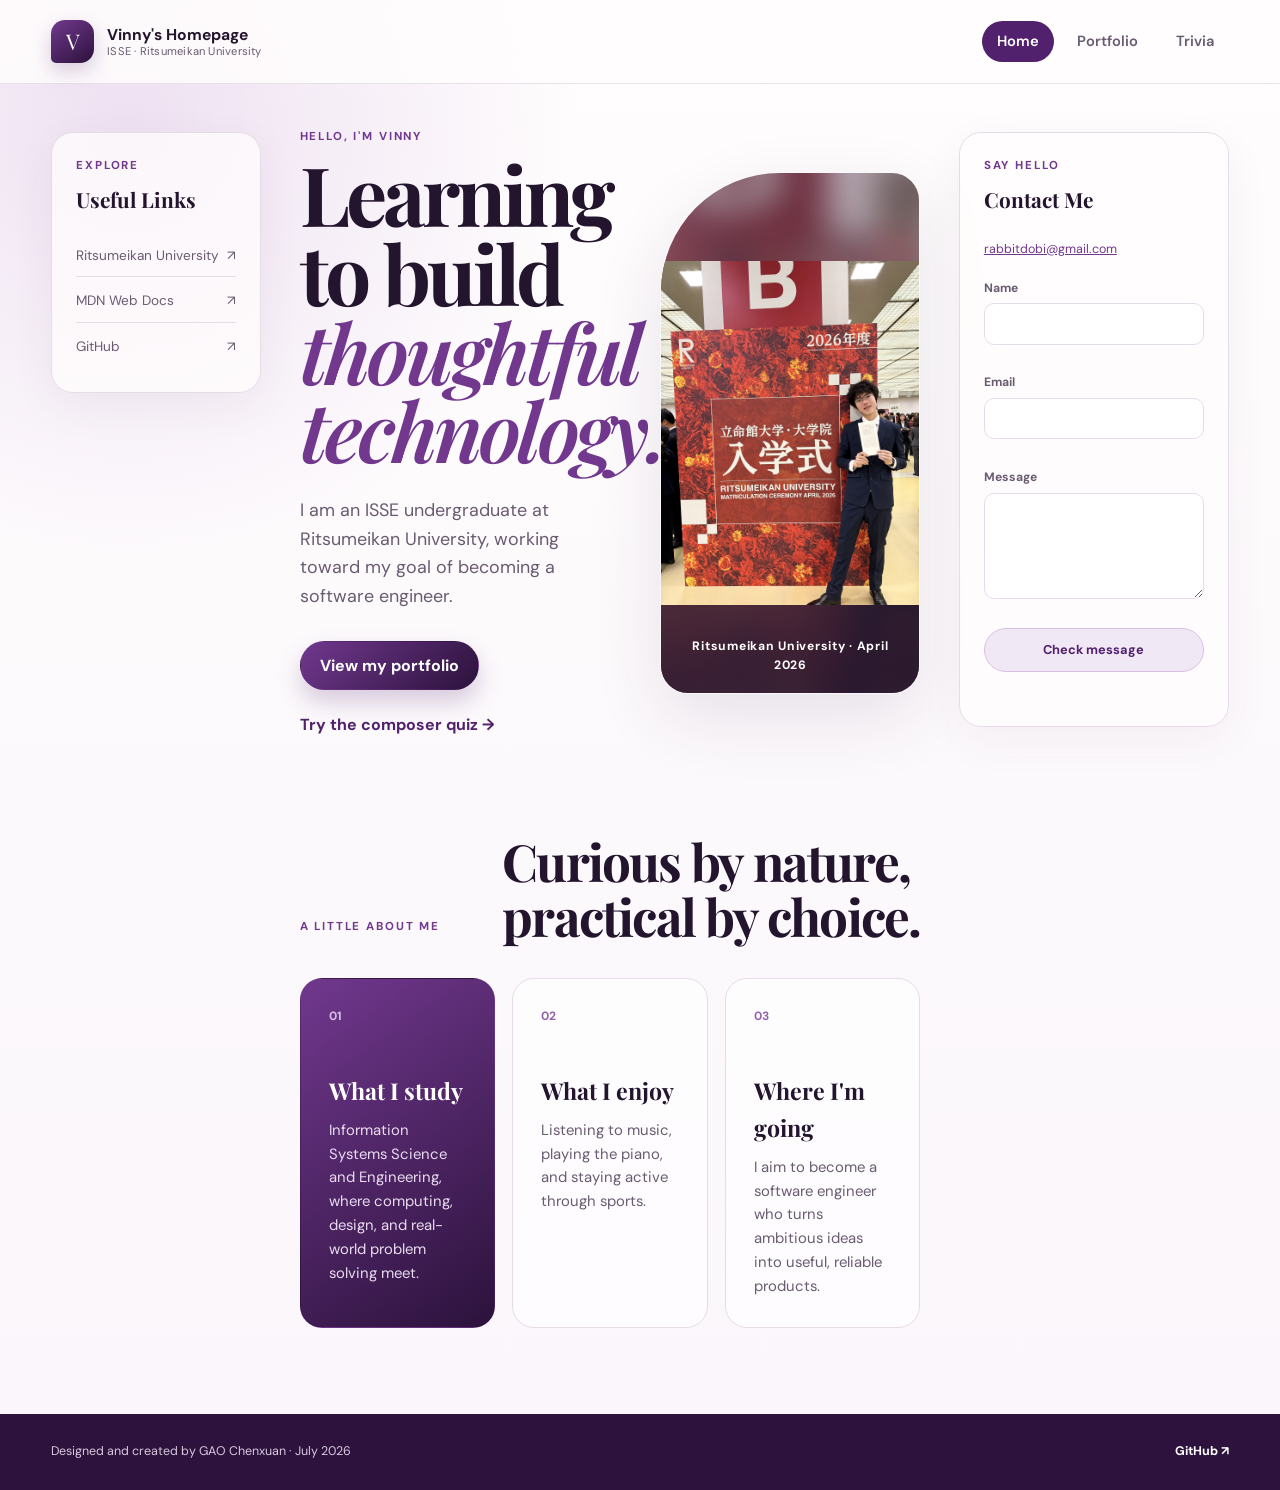
==== index.html @ de4918b7 "Build Vinny personal homepage" ====
<!doctype html>
<html lang="en">
<head>
  <meta charset="utf-8">
  <meta name="viewport" content="width=device-width, initial-scale=1">
  <meta name="description" content="Vinny's personal homepage, portfolio, and classical composer quiz.">
  <title>Home | Vinny's Homepage</title>
  <link rel="preconnect" href="https://fonts.googleapis.com">
  <link rel="preconnect" href="https://fonts.gstatic.com" crossorigin>
  <link href="https://fonts.googleapis.com/css2?family=DM+Sans:wght@400;500;600;700&amp;family=Playfair+Display:wght@600;700&amp;display=swap" rel="stylesheet">
  <link rel="stylesheet" href="style.css">
  <script src="script.js" defer></script>
</head>
<body>
  <a class="skip-link" href="#main-content">Skip to main content</a>

  <header class="site-header">
    <a class="brand" href="index.html" aria-label="Vinny's Homepage, home">
      <span class="brand-mark" aria-hidden="true">V</span>
      <span>
        <strong>Vinny's Homepage</strong>
        <small>ISSE · Ritsumeikan University</small>
      </span>
    </a>
    <nav class="main-nav" aria-label="Main navigation">
      <a href="index.html" aria-current="page">Home</a>
      <a href="portfolio.html">Portfolio</a>
      <a href="trivia.html">Trivia</a>
    </nav>
  </header>

  <div class="page-shell">
    <aside class="sidebar sidebar-left" aria-label="Useful links">
      <div class="side-card sticky-card">
        <p class="section-label">Explore</p>
        <h2>Useful Links</h2>
        <ul class="link-list">
          <li><a href="https://en.ritsumei.ac.jp/" target="_blank" rel="noopener noreferrer"><span>Ritsumeikan University</span><span aria-hidden="true">↗</span></a></li>
          <li><a href="https://developer.mozilla.org/" target="_blank" rel="noopener noreferrer"><span>MDN Web Docs</span><span aria-hidden="true">↗</span></a></li>
          <li><a href="https://github.com/" target="_blank" rel="noopener noreferrer"><span>GitHub</span><span aria-hidden="true">↗</span></a></li>
        </ul>
      </div>
    </aside>

    <main id="main-content" class="main-content">
      <section class="hero home-hero">
        <div class="hero-copy">
          <p class="eyebrow">Hello, I'm Vinny</p>
          <h1>Learning to build<br><em>thoughtful technology.</em></h1>
          <p class="hero-lead">I am an ISSE undergraduate at Ritsumeikan University, working toward my goal of becoming a software engineer.</p>
          <div class="hero-actions">
            <a class="button button-primary" href="portfolio.html">View my portfolio</a>
            <a class="text-link" href="trivia.html">Try the composer quiz <span aria-hidden="true">→</span></a>
          </div>
        </div>

        <figure class="portrait-card">
          <img src="profile.jpeg" width="1200" height="1600" alt="Vinny at the 2026 Ritsumeikan University matriculation ceremony">
          <figcaption>Ritsumeikan University · April 2026</figcaption>
        </figure>
      </section>

      <section class="content-section" aria-labelledby="about-heading">
        <div class="section-heading">
          <p class="eyebrow">A little about me</p>
          <h2 id="about-heading">Curious by nature,<br>practical by choice.</h2>
        </div>
        <div class="about-grid">
          <article class="info-card accent-card">
            <span class="card-number">01</span>
            <h3>What I study</h3>
            <p>Information Systems Science and Engineering, where computing, design, and real-world problem solving meet.</p>
          </article>
          <article class="info-card">
            <span class="card-number">02</span>
            <h3>What I enjoy</h3>
            <p>Listening to music, playing the piano, and staying active through sports.</p>
          </article>
          <article class="info-card">
            <span class="card-number">03</span>
            <h3>Where I'm going</h3>
            <p>I aim to become a software engineer who turns ambitious ideas into useful, reliable products.</p>
          </article>
        </div>
      </section>
    </main>

    <aside class="sidebar sidebar-right" aria-label="Contact information">
      <div class="side-card contact-card sticky-card">
        <p class="section-label">Say hello</p>
        <h2>Contact Me</h2>
        <a class="email-link" href="mailto:rabbitdobi@gmail.com">rabbitdobi@gmail.com</a>
        <form class="contact-form" novalidate>
          <div class="form-group">
            <label for="contact-name">Name</label>
            <input id="contact-name" name="name" type="text" autocomplete="name" required>
            <span class="field-error" data-error-for="name"></span>
          </div>
          <div class="form-group">
            <label for="contact-email">Email</label>
            <input id="contact-email" name="email" type="email" autocomplete="email" required>
            <span class="field-error" data-error-for="email"></span>
          </div>
          <div class="form-group">
            <label for="contact-message">Message</label>
            <textarea id="contact-message" name="message" rows="4" required></textarea>
            <span class="field-error" data-error-for="message"></span>
          </div>
          <button class="button button-secondary" type="submit">Check message</button>
          <p class="form-status" role="status" aria-live="polite"></p>
        </form>
      </div>
    </aside>
  </div>

  <footer class="site-footer">
    <p>Designed and created by GAO Chenxuan · July 2026</p>
    <a href="https://github.com/rabbitdobi?tab=repositories" target="_blank" rel="noopener noreferrer">GitHub <span aria-hidden="true">↗</span></a>
  </footer>
</body>
</html>
---- style.css ----
:root {
  --ink: #24152f;
  --ink-soft: #695b72;
  --purple-950: #2c123c;
  --purple-800: #52216d;
  --purple-650: #71388e;
  --purple-500: #9461ad;
  --purple-250: #d9bfe4;
  --purple-100: #f1e8f5;
  --lavender: #f8f4fa;
  --paper: #fffdfd;
  --line: #e5dce8;
  --good: #efe6f5;
  --neutral: #e8d6ef;
  --evil: #d8b8df;
  --success: #39765a;
  --danger: #a63855;
  --shadow: 0 24px 70px rgba(59, 28, 72, 0.11);
  --radius-sm: 12px;
  --radius: 22px;
  --radius-lg: 34px;
  --sans: "DM Sans", system-ui, -apple-system, BlinkMacSystemFont, "Segoe UI", sans-serif;
  --serif: "Playfair Display", Georgia, serif;
}

*, *::before, *::after { box-sizing: border-box; }

html { scroll-behavior: smooth; }

body {
  margin: 0;
  color: var(--ink);
  background:
    radial-gradient(circle at 10% 8%, rgba(217, 191, 228, .45), transparent 28rem),
    linear-gradient(180deg, #fffdfd 0%, #faf6fb 100%);
  font-family: var(--sans);
  line-height: 1.6;
  min-height: 100vh;
}

a { color: inherit; }
button, input, textarea { font: inherit; }
button { color: inherit; }

.skip-link {
  position: fixed;
  top: 12px;
  left: 12px;
  z-index: 100;
  padding: 10px 15px;
  border-radius: 8px;
  background: var(--purple-950);
  color: white;
  transform: translateY(-150%);
  transition: transform .2s ease;
}

.skip-link:focus { transform: translateY(0); }

.site-header {
  display: flex;
  align-items: center;
  justify-content: space-between;
  gap: 2rem;
  padding: 20px clamp(20px, 4vw, 64px);
  border-bottom: 1px solid rgba(114, 75, 129, .15);
  background: rgba(255, 253, 253, .86);
  backdrop-filter: blur(16px);
  position: sticky;
  top: 0;
  z-index: 50;
}

.brand {
  display: inline-flex;
  align-items: center;
  gap: 13px;
  text-decoration: none;
}

.brand-mark {
  display: grid;
  place-items: center;
  width: 43px;
  height: 43px;
  border-radius: 14px 14px 14px 5px;
  color: white;
  background: linear-gradient(145deg, var(--purple-650), var(--purple-950));
  font-family: var(--serif);
  font-size: 1.35rem;
  box-shadow: 0 8px 20px rgba(82, 33, 109, .22);
}

.brand > span:last-child { display: grid; line-height: 1.25; }
.brand strong { font-size: .98rem; }
.brand small { color: var(--ink-soft); font-size: .7rem; letter-spacing: .02em; }

.main-nav { display: flex; align-items: center; gap: 8px; }

.main-nav a {
  position: relative;
  padding: 9px 15px;
  border-radius: 999px;
  color: var(--ink-soft);
  font-size: .92rem;
  font-weight: 600;
  text-decoration: none;
  transition: color .2s ease, background-color .2s ease, transform .2s ease;
}

.main-nav a:hover,
.main-nav a:focus-visible {
  color: var(--purple-800);
  background: var(--purple-100);
  transform: translateY(-1px);
}

.main-nav a[aria-current="page"] { color: white; background: var(--purple-800); }

.page-shell {
  display: grid;
  grid-template-columns: minmax(170px, 210px) minmax(0, 1fr) minmax(230px, 270px);
  gap: clamp(22px, 3vw, 48px);
  width: min(1540px, 100%);
  margin: 0 auto;
  padding: 44px clamp(20px, 4vw, 64px) 86px;
}

.main-content { min-width: 0; }
.sticky-card { position: sticky; top: 132px; }

.side-card {
  padding: 24px;
  border: 1px solid var(--line);
  border-radius: var(--radius);
  background: rgba(255, 253, 253, .76);
  box-shadow: 0 14px 45px rgba(68, 36, 80, .055);
}

.section-label,
.eyebrow {
  margin: 0 0 8px;
  color: var(--purple-650);
  font-size: .72rem;
  font-weight: 700;
  letter-spacing: .16em;
  text-transform: uppercase;
}

.side-card h2 { margin: 0 0 18px; font-family: var(--serif); font-size: 1.3rem; }
.link-list { display: grid; gap: 3px; margin: 0; padding: 0; list-style: none; }

.link-list a {
  display: flex;
  align-items: center;
  justify-content: space-between;
  gap: 8px;
  padding: 10px 0;
  border-bottom: 1px solid var(--line);
  color: var(--ink-soft);
  font-size: .85rem;
  text-decoration: none;
  transition: color .2s ease, padding-left .2s ease;
}

.link-list li:last-child a { border-bottom: 0; }
.link-list a:hover, .link-list a:focus-visible { color: var(--purple-800); padding-left: 4px; }

.email-link {
  display: inline-block;
  margin: -6px 0 19px;
  color: var(--purple-650);
  font-size: .78rem;
  overflow-wrap: anywhere;
}

.contact-form { display: grid; gap: 13px; }
.form-group { display: grid; gap: 5px; }
.form-group label { color: var(--ink-soft); font-size: .76rem; font-weight: 700; }

.form-group input,
.form-group textarea {
  width: 100%;
  border: 1px solid var(--line);
  border-radius: 10px;
  outline: none;
  background: white;
  color: var(--ink);
  padding: 9px 11px;
  font-size: .84rem;
  transition: border-color .2s ease, box-shadow .2s ease;
}

.form-group textarea { min-height: 90px; resize: vertical; }
.form-group input:focus, .form-group textarea:focus { border-color: var(--purple-500); box-shadow: 0 0 0 3px var(--purple-100); }
.form-group input[aria-invalid="true"], .form-group textarea[aria-invalid="true"] { border-color: var(--danger); }
.field-error { min-height: 1em; color: var(--danger); font-size: .68rem; line-height: 1.25; }
.form-status { min-height: 1.4em; margin: 0; color: var(--success); font-size: .76rem; }

.button {
  display: inline-flex;
  align-items: center;
  justify-content: center;
  min-height: 44px;
  padding: 11px 19px;
  border: 1px solid transparent;
  border-radius: 999px;
  cursor: pointer;
  font-weight: 700;
  text-decoration: none;
  transition: transform .2s ease, box-shadow .2s ease, background-color .2s ease;
}

.button:hover, .button:focus-visible { transform: translateY(-2px); }
.button-primary { color: white; background: linear-gradient(135deg, var(--purple-650), var(--purple-950)); box-shadow: 0 12px 25px rgba(82, 33, 109, .22); }
.button-secondary { width: 100%; color: var(--purple-800); background: var(--purple-100); border-color: var(--purple-250); font-size: .8rem; }
.button-secondary:hover, .button-secondary:focus-visible { background: #e9d9ef; }

.hero {
  min-height: 590px;
  display: grid;
  grid-template-columns: minmax(0, 1.08fr) minmax(260px, .92fr);
  align-items: center;
  gap: clamp(28px, 5vw, 70px);
}

.hero h1,
.page-intro h1 {
  margin: 0;
  font-family: var(--serif);
  font-size: clamp(3rem, 6.4vw, 6.2rem);
  line-height: .96;
  letter-spacing: -.045em;
}

.hero h1 em,
.page-intro h1 em { color: var(--purple-650); font-weight: 600; }

.hero-lead {
  max-width: 610px;
  margin: 27px 0 0;
  color: var(--ink-soft);
  font-size: clamp(1rem, 1.4vw, 1.22rem);
}

.hero-actions { display: flex; align-items: center; flex-wrap: wrap; gap: 22px; margin-top: 30px; }
.text-link { color: var(--purple-800); font-weight: 700; text-decoration: none; }
.text-link span { display: inline-block; transition: transform .2s ease; }
.text-link:hover span { transform: translateX(4px); }

.portrait-card {
  position: relative;
  isolation: isolate;
  overflow: hidden;
  min-height: 520px;
  margin: 0;
  border: 1px solid rgba(255, 255, 255, .7);
  border-radius: 120px 28px 28px 28px;
  background: var(--purple-100);
  box-shadow: var(--shadow);
}

.portrait-card::before {
  content: "";
  position: absolute;
  inset: -28px;
  z-index: -2;
  background: linear-gradient(rgba(75, 30, 96, .25), rgba(42, 18, 58, .5)), url("profile.jpeg") 66% 42% / cover;
  filter: blur(16px) saturate(.72);
  transform: scale(1.08);
}

.portrait-card::after {
  content: "";
  position: absolute;
  inset: 0;
  z-index: -1;
  background: linear-gradient(180deg, transparent 55%, rgba(36, 21, 47, .7));
}

.portrait-card img {
  display: block;
  width: 100%;
  height: 520px;
  object-fit: contain;
  object-position: center;
}

.portrait-card figcaption {
  position: absolute;
  right: 20px;
  bottom: 17px;
  left: 20px;
  color: white;
  font-size: .76rem;
  font-weight: 700;
  letter-spacing: .06em;
  text-align: center;
}

.content-section { padding-top: 96px; }
.section-heading { display: flex; align-items: end; justify-content: space-between; gap: 30px; margin-bottom: 34px; }
.section-heading h2 { margin: 0; font-family: var(--serif); font-size: clamp(2.1rem, 4vw, 4rem); line-height: 1.08; letter-spacing: -.035em; }
.section-heading > p:last-child { max-width: 520px; color: var(--ink-soft); }
.compact-heading { display: block; }
.compact-heading h2 { font-size: clamp(2rem, 3.3vw, 3.3rem); }
.compact-heading > p:last-child { margin-bottom: 0; }

.about-grid { display: grid; grid-template-columns: repeat(3, 1fr); gap: 17px; }
.info-card { min-height: 250px; padding: 28px; border: 1px solid var(--line); border-radius: var(--radius); background: rgba(255, 255, 255, .7); }
.info-card.accent-card { color: white; background: linear-gradient(145deg, var(--purple-650), var(--purple-950)); border-color: transparent; }
.card-number { display: block; margin-bottom: 45px; color: var(--purple-500); font-size: .75rem; font-weight: 700; }
.accent-card .card-number { color: var(--purple-250); }
.info-card h3 { margin: 0 0 10px; font-family: var(--serif); font-size: 1.45rem; }
.info-card p { margin: 0; color: var(--ink-soft); font-size: .93rem; }
.accent-card p { color: #eadcf0; }

.page-intro { padding: 70px 0 84px; border-bottom: 1px solid var(--line); }
.page-intro h1 { font-size: clamp(3.7rem, 7vw, 7.5rem); }
.page-intro > p:last-child { max-width: 740px; margin: 27px 0 0; color: var(--ink-soft); font-size: 1.15rem; }
.portfolio-section, .alignment-section { padding-top: 78px; }

.table-wrap { overflow-x: auto; border: 1px solid var(--line); border-radius: var(--radius); background: rgba(255, 255, 255, .72); box-shadow: 0 18px 50px rgba(58, 28, 70, .06); }
table { width: 100%; min-width: 800px; border-collapse: collapse; }
th, td { padding: 20px 18px; border-bottom: 1px solid var(--line); text-align: left; vertical-align: top; }
th { color: var(--purple-650); background: var(--purple-100); font-size: .72rem; letter-spacing: .1em; text-transform: uppercase; }
td { color: var(--ink-soft); font-size: .87rem; }
td strong { color: var(--ink); }
tbody tr { transition: background-color .2s ease; }
tbody tr:hover { background: var(--lavender); }
tbody tr:last-child td { border-bottom: 0; }
.date-cell { white-space: nowrap; }

.type-pill { display: inline-flex; padding: 5px 9px; border-radius: 999px; color: var(--purple-800); background: var(--purple-100); font-size: .68rem; font-weight: 700; white-space: nowrap; }
.type-pill.invention { color: #7b3558; background: #f4e2eb; }
.type-pill.software { color: #345e67; background: #e3eff0; }

.project-highlights { padding-top: 88px; }
.highlight-grid { display: grid; grid-template-columns: repeat(3, 1fr); gap: 17px; }
.highlight-card { position: relative; overflow: hidden; min-height: 240px; padding: 28px; border: 1px solid var(--line); border-radius: var(--radius); background: white; }
.highlight-card::after { content: ""; position: absolute; right: -35px; bottom: -45px; width: 130px; height: 130px; border-radius: 50%; background: var(--purple-100); }
.highlight-card > span { color: var(--purple-500); font-size: .68rem; font-weight: 700; letter-spacing: .12em; text-transform: uppercase; }
.highlight-card h3 { margin: 50px 0 8px; font-family: var(--serif); font-size: 1.5rem; }
.highlight-card p { position: relative; z-index: 1; margin: 0; color: var(--ink-soft); font-size: .88rem; }

.trivia-intro { border-bottom: 0; padding-bottom: 58px; }
.quiz-panel { padding: clamp(25px, 4vw, 48px); border-radius: var(--radius-lg); color: white; background: linear-gradient(145deg, #6f388d, #321541 72%); box-shadow: var(--shadow); }
.quiz-heading-row { display: flex; align-items: start; justify-content: space-between; gap: 20px; padding-bottom: 28px; border-bottom: 1px solid rgba(255, 255, 255, .18); }
.quiz-heading-row .eyebrow { color: var(--purple-250); }
.quiz-heading-row h2 { margin: 0; font-family: var(--serif); font-size: clamp(2rem, 3vw, 3.2rem); }
.question-count { padding: 7px 12px; border: 1px solid rgba(255,255,255,.24); border-radius: 999px; color: #eadcf0; font-size: .72rem; white-space: nowrap; }
.quiz-question { display: grid; gap: 10px; margin: 0; padding: 34px 0; border: 0; border-bottom: 1px solid rgba(255, 255, 255, .14); }
.quiz-question legend { width: 100%; margin-bottom: 18px; font-family: var(--serif); font-size: 1.25rem; }
.quiz-question legend span { margin-right: 10px; color: var(--purple-250); font-family: var(--sans); font-size: .7rem; }

.quiz-option { display: flex; align-items: center; gap: 13px; padding: 14px 16px; border: 1px solid rgba(255,255,255,.15); border-radius: var(--radius-sm); cursor: pointer; background: rgba(255,255,255,.055); transition: border-color .2s ease, background-color .2s ease, transform .2s ease; }
.quiz-option:hover { border-color: rgba(255,255,255,.4); background: rgba(255,255,255,.1); transform: translateX(3px); }
.quiz-option:has(input:checked) { border-color: #d9bfe4; background: rgba(217,191,228,.2); }
.quiz-option input { width: 17px; height: 17px; accent-color: #d9bfe4; }
.quiz-option > span { display: grid; }
.quiz-option strong { font-size: .9rem; }
.quiz-option small { color: #d9cde0; font-size: .74rem; }
.quiz-error { margin: 18px 0 0; color: #ffd1dc; font-size: .82rem; }
.quiz-submit { margin-top: 22px; background: white; color: var(--purple-800); box-shadow: none; }

.quiz-result { margin-top: 30px; padding: 34px; border: 1px solid rgba(255,255,255,.22); border-radius: var(--radius); background: rgba(255,255,255,.1); }
.result-kicker { margin: 0; color: var(--purple-250); font-size: .68rem; font-weight: 700; letter-spacing: .14em; text-transform: uppercase; }
.result-alignment { display: inline-block; margin: 14px 0 0; padding: 5px 10px; border-radius: 999px; color: var(--purple-950); background: var(--purple-250); font-size: .7rem; font-weight: 700; }
.quiz-result h2 { margin: 12px 0 7px; font-family: var(--serif); font-size: clamp(2.5rem, 5vw, 4.5rem); }
.result-description { max-width: 650px; color: #eadcf0; }
.result-work { font-size: .85rem; }
.text-button { padding: 0; border: 0; border-bottom: 1px solid currentColor; cursor: pointer; color: white; background: transparent; font-weight: 700; }

.alignment-layout { display: grid; grid-template-columns: minmax(0, 1.5fr) minmax(250px, .5fr); gap: 24px; align-items: start; }
.alignment-chart { display: grid; grid-template-columns: 80px repeat(3, minmax(125px, 1fr)); gap: 8px; }
.axis-label { display: grid; place-items: center; min-height: 38px; color: var(--purple-650); font-size: .68rem; font-weight: 700; letter-spacing: .12em; text-transform: uppercase; }
.axis-row { writing-mode: vertical-rl; transform: rotate(180deg); }
.composer-cell { min-height: 130px; padding: 17px; border: 1px solid rgba(113,56,142,.12); border-radius: 16px; cursor: pointer; text-align: left; transition: transform .2s ease, box-shadow .2s ease, border-color .2s ease; }
.composer-cell:hover, .composer-cell:focus-visible, .composer-cell.is-active { transform: translateY(-3px); border-color: var(--purple-500); box-shadow: 0 12px 30px rgba(65, 29, 80, .13); }
.composer-cell span { display: block; color: var(--ink-soft); font-size: .7rem; }
.composer-cell strong { display: block; margin-top: 2px; font-family: var(--serif); font-size: clamp(1rem, 1.8vw, 1.35rem); }
.tone-good { background: var(--good); }
.tone-neutral { background: var(--neutral); }
.tone-evil { background: var(--evil); }

.composer-detail { position: sticky; top: 132px; min-height: 430px; padding: 28px; border-radius: var(--radius); color: white; background: linear-gradient(155deg, var(--purple-650), var(--purple-950)); box-shadow: var(--shadow); }
.detail-alignment { margin: 0; color: var(--purple-250); font-size: .68rem; font-weight: 700; letter-spacing: .13em; text-transform: uppercase; }
.composer-monogram { display: grid; place-items: center; width: 86px; height: 86px; margin: 36px 0; border: 1px solid rgba(255,255,255,.25); border-radius: 50%; font-family: var(--serif); font-size: 1.5rem; background: rgba(255,255,255,.1); }
.composer-detail h3 { margin: 0 0 12px; font-family: var(--serif); font-size: 1.8rem; line-height: 1.1; }
.detail-description { color: #e3d5e8; font-size: .88rem; }
.detail-work { margin-top: 24px; font-size: .78rem; }
.grid-note { margin: 17px 0 0; color: var(--ink-soft); font-size: .75rem; }

.site-footer {
  display: flex;
  align-items: center;
  justify-content: space-between;
  gap: 20px;
  padding: 28px clamp(20px, 4vw, 64px);
  color: #d8c9df;
  background: var(--purple-950);
  font-size: .78rem;
}

.site-footer p { margin: 0; }
.site-footer a { color: white; font-weight: 700; text-decoration: none; }
.sr-only { position: absolute; width: 1px; height: 1px; padding: 0; margin: -1px; overflow: hidden; clip: rect(0,0,0,0); white-space: nowrap; border: 0; }

@media (max-width: 1180px) {
  .page-shell { grid-template-columns: minmax(160px, 190px) minmax(0, 1fr); }
  .sidebar-right { grid-column: 1 / -1; }
  .sidebar-right .sticky-card { position: static; }
  .contact-card { display: grid; grid-template-columns: .6fr 1.4fr; column-gap: 30px; align-items: start; }
  .contact-card .section-label, .contact-card h2, .contact-card .email-link { grid-column: 1; }
  .contact-card .contact-form { grid-column: 2; grid-row: 1 / span 4; }
}

@media (max-width: 900px) {
  .site-header { position: static; flex-direction: column; align-items: stretch; gap: 14px; }
  .main-nav { justify-content: center; }
  .page-shell { grid-template-columns: 1fr; padding-top: 26px; }
  .sidebar-left { order: 2; }
  .main-content { order: 1; }
  .sidebar-right { order: 3; grid-column: auto; }
  .sticky-card { position: static; }
  .side-card { padding: 22px; }
  .link-list { grid-template-columns: repeat(3, 1fr); gap: 12px; }
  .link-list a { height: 100%; padding: 12px; border: 1px solid var(--line); border-radius: 12px; }
  .link-list li:last-child a { border-bottom: 1px solid var(--line); }
  .hero { grid-template-columns: 1fr; padding-top: 30px; }
  .portrait-card { min-height: 480px; }
  .portrait-card img { height: 480px; }
  .about-grid, .highlight-grid { grid-template-columns: 1fr; }
  .info-card { min-height: auto; }
  .card-number { margin-bottom: 24px; }
  .alignment-layout { grid-template-columns: 1fr; }
  .composer-detail { position: static; min-height: 0; }
}

@media (max-width: 650px) {
  .site-header { padding: 16px; }
  .brand { justify-content: center; }
  .main-nav a { flex: 1; text-align: center; padding-inline: 8px; }
  .page-shell { padding-inline: 15px; padding-bottom: 58px; }
  .hero { min-height: 0; gap: 34px; }
  .hero h1, .page-intro h1 { font-size: clamp(2.75rem, 14vw, 4.4rem); }
  .hero-actions { align-items: flex-start; flex-direction: column; }
  .portrait-card { min-height: 420px; border-radius: 80px 22px 22px 22px; }
  .portrait-card img { height: 420px; }
  .content-section { padding-top: 70px; }
  .page-intro { padding: 40px 0 58px; }
  .section-heading { display: block; }
  .link-list { grid-template-columns: 1fr; }
  .contact-card { display: block; }
  .contact-card .contact-form { margin-top: 8px; }
  .quiz-panel { border-radius: 24px; }
  .quiz-heading-row { display: block; }
  .question-count { display: inline-flex; margin-top: 16px; }
  .quiz-option { align-items: flex-start; }
  .alignment-chart { grid-template-columns: 46px repeat(3, minmax(72px, 1fr)); gap: 5px; }
  .composer-cell { min-height: 94px; padding: 10px 8px; border-radius: 11px; }
  .composer-cell span { font-size: .58rem; }
  .composer-cell strong { font-size: clamp(.72rem, 3.4vw, 1rem); overflow-wrap: anywhere; }
  .axis-label { font-size: .55rem; }
  .site-footer { align-items: flex-start; flex-direction: column; }
}

@media (prefers-reduced-motion: reduce) {
  html { scroll-behavior: auto; }
  *, *::before, *::after { transition-duration: .01ms !important; animation-duration: .01ms !important; animation-iteration-count: 1 !important; }
}
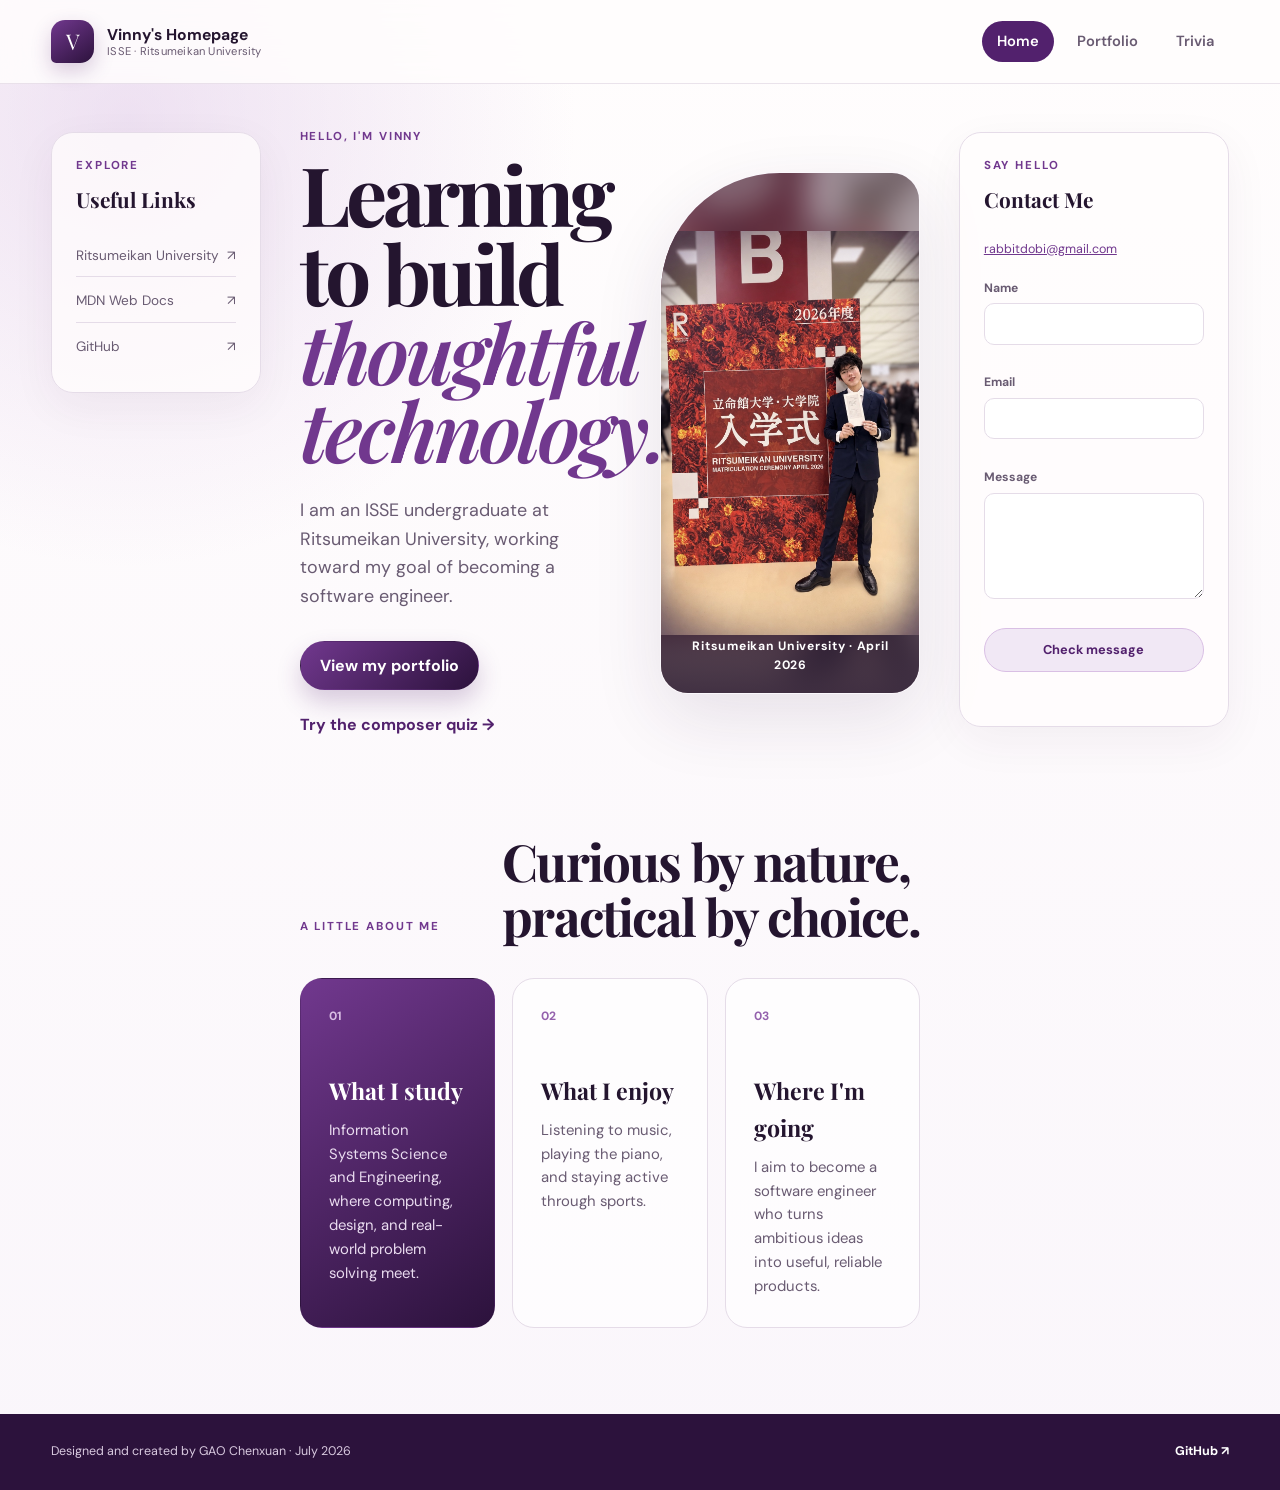
==== commit 37d64978: "Refine homepage portrait" ====
--- a/index.html
+++ b/index.html
@@ -55,7 +55,7 @@
         </div>
 
         <figure class="portrait-card">
-          <img src="profile.jpeg" width="1200" height="1600" alt="Vinny at the 2026 Ritsumeikan University matriculation ceremony">
+          <img src="profile-blurred.jpeg" width="1003" height="1568" alt="Vinny at the 2026 Ritsumeikan University matriculation ceremony">
           <figcaption>Ritsumeikan University · April 2026</figcaption>
         </figure>
       </section>
--- a/style.css
+++ b/style.css
@@ -265,7 +265,7 @@
   position: absolute;
   inset: -28px;
   z-index: -2;
-  background: linear-gradient(rgba(75, 30, 96, .25), rgba(42, 18, 58, .5)), url("profile.jpeg") 66% 42% / cover;
+  background: linear-gradient(rgba(75, 30, 96, .25), rgba(42, 18, 58, .5)), url("profile-blurred.jpeg") 66% 42% / cover;
   filter: blur(16px) saturate(.72);
   transform: scale(1.08);
 }
@@ -363,13 +363,71 @@
 .quiz-error { margin: 18px 0 0; color: #ffd1dc; font-size: .82rem; }
 .quiz-submit { margin-top: 22px; background: white; color: var(--purple-800); box-shadow: none; }
 
-.quiz-result { margin-top: 30px; padding: 34px; border: 1px solid rgba(255,255,255,.22); border-radius: var(--radius); background: rgba(255,255,255,.1); }
+.alignment-reveal {
+  scroll-margin-top: 104px;
+  opacity: 0;
+  transform: translateY(22px);
+}
+
+.alignment-reveal.is-visible {
+  opacity: 1;
+  transform: translateY(0);
+  transition: opacity .55s ease, transform .55s ease;
+}
+
+.alignment-reveal:focus { outline: none; }
+
+.match-spotlight {
+  position: relative;
+  isolation: isolate;
+  overflow: hidden;
+  display: grid;
+  grid-template-columns: minmax(0, 1fr) 190px;
+  align-items: center;
+  gap: clamp(30px, 5vw, 70px);
+  margin-bottom: 78px;
+  padding: clamp(30px, 5vw, 58px);
+  border-radius: var(--radius-lg);
+  color: white;
+  background:
+    radial-gradient(circle at 88% 18%, rgba(217, 191, 228, .32), transparent 18rem),
+    linear-gradient(145deg, #743b90, #2c123c 72%);
+  box-shadow: var(--shadow);
+}
+
+.match-spotlight::after {
+  content: "";
+  position: absolute;
+  right: -90px;
+  bottom: -120px;
+  z-index: -1;
+  width: 320px;
+  height: 320px;
+  border: 1px solid rgba(255, 255, 255, .12);
+  border-radius: 50%;
+}
+
 .result-kicker { margin: 0; color: var(--purple-250); font-size: .68rem; font-weight: 700; letter-spacing: .14em; text-transform: uppercase; }
-.result-alignment { display: inline-block; margin: 14px 0 0; padding: 5px 10px; border-radius: 999px; color: var(--purple-950); background: var(--purple-250); font-size: .7rem; font-weight: 700; }
-.quiz-result h2 { margin: 12px 0 7px; font-family: var(--serif); font-size: clamp(2.5rem, 5vw, 4.5rem); }
-.result-description { max-width: 650px; color: #eadcf0; }
-.result-work { font-size: .85rem; }
+.result-alignment { display: inline-block; margin: 16px 0 0; padding: 5px 11px; border-radius: 999px; color: var(--purple-950); background: var(--purple-250); font-size: .7rem; font-weight: 700; }
+.match-spotlight h2 { margin: 14px 0 10px; font-family: var(--serif); font-size: clamp(2.8rem, 5.4vw, 5.2rem); line-height: .98; letter-spacing: -.04em; }
+.result-description { max-width: 680px; margin-bottom: 0; color: #eadcf0; }
+.result-work { margin: 22px 0 26px; color: white; font-size: .86rem; }
 .text-button { padding: 0; border: 0; border-bottom: 1px solid currentColor; cursor: pointer; color: white; background: transparent; font-weight: 700; }
+
+.result-seal {
+  display: grid;
+  place-items: center;
+  align-content: center;
+  width: 170px;
+  height: 170px;
+  border: 1px solid rgba(255, 255, 255, .3);
+  border-radius: 50%;
+  background: rgba(255, 255, 255, .09);
+  box-shadow: inset 0 0 0 10px rgba(255, 255, 255, .035);
+}
+
+.result-monogram { font-family: var(--serif); font-size: 2.7rem; line-height: 1; }
+.result-seal small { margin-top: 8px; color: var(--purple-250); font-size: .62rem; font-weight: 700; letter-spacing: .14em; text-transform: uppercase; }
 
 .alignment-layout { display: grid; grid-template-columns: minmax(0, 1.5fr) minmax(250px, .5fr); gap: 24px; align-items: start; }
 .alignment-chart { display: grid; grid-template-columns: 80px repeat(3, minmax(125px, 1fr)); gap: 8px; }
@@ -457,6 +515,9 @@
   .quiz-heading-row { display: block; }
   .question-count { display: inline-flex; margin-top: 16px; }
   .quiz-option { align-items: flex-start; }
+  .match-spotlight { grid-template-columns: 1fr; margin-bottom: 58px; }
+  .result-seal { width: 118px; height: 118px; }
+  .result-monogram { font-size: 2rem; }
   .alignment-chart { grid-template-columns: 46px repeat(3, minmax(72px, 1fr)); gap: 5px; }
   .composer-cell { min-height: 94px; padding: 10px 8px; border-radius: 11px; }
   .composer-cell span { font-size: .58rem; }
